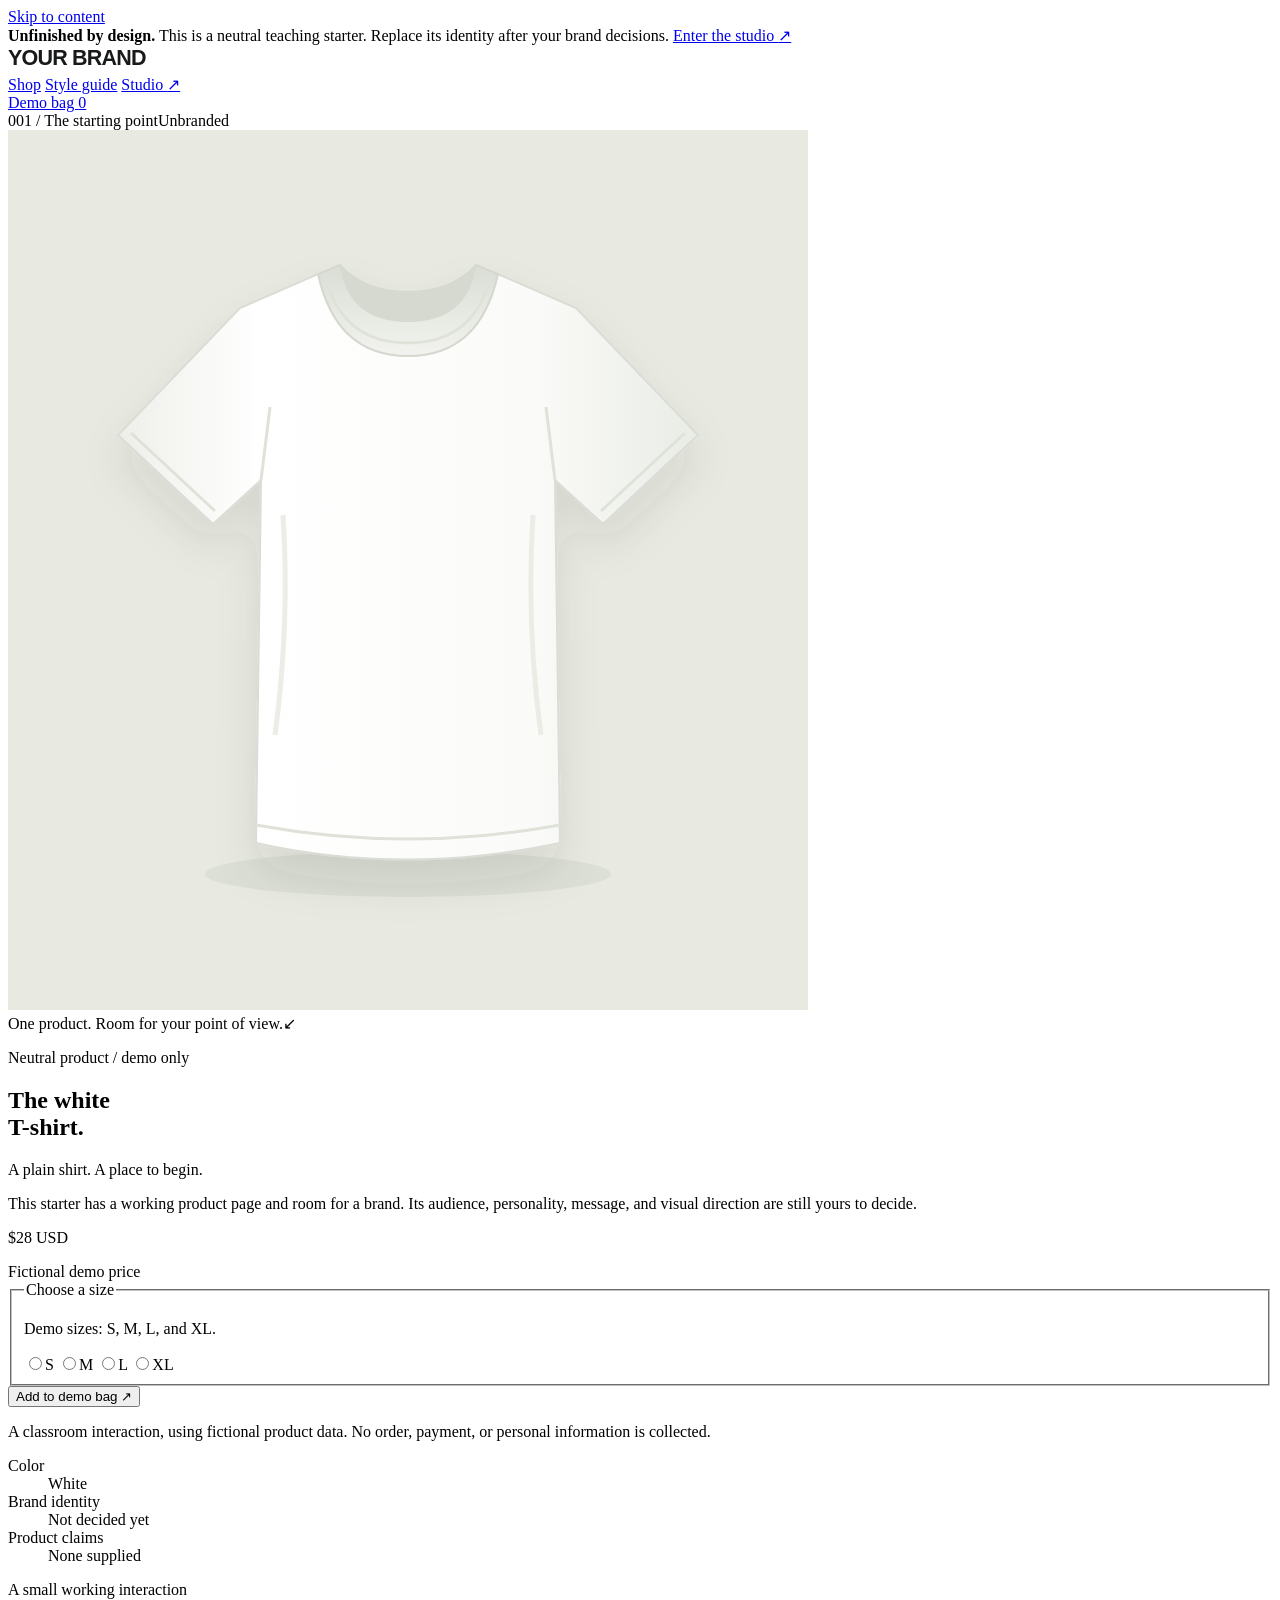
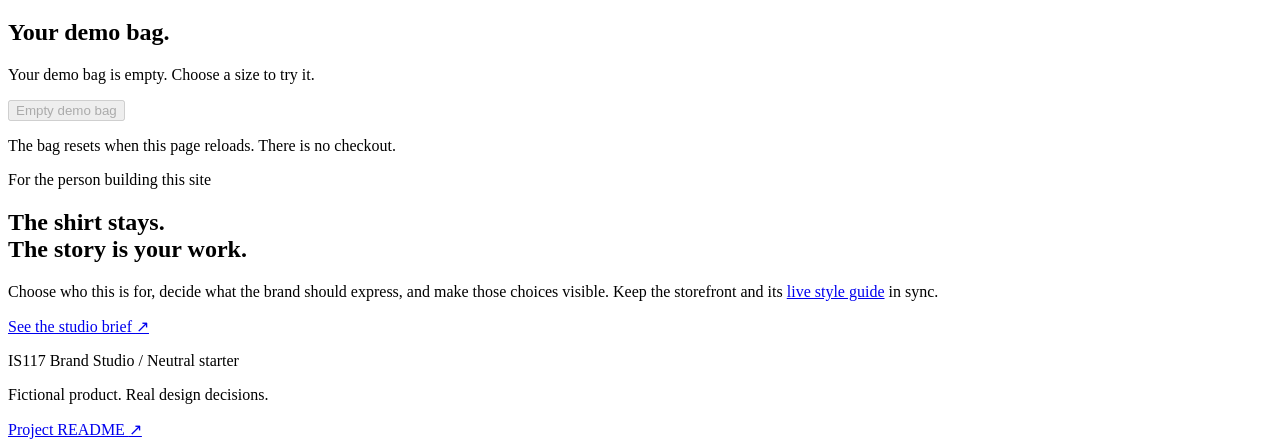
==== public/index.html @ 8072f21a "Initial commit" ====
<!doctype html>
<html lang="en">
  <head>
    <meta charset="utf-8" />
    <meta name="viewport" content="width=device-width, initial-scale=1" />
    <meta
      name="description"
      content="An unfinished, neutral T-shirt storefront for the IS117 Brand Studio. Build a brand through deliberate, visible design choices."
    />
    <title>Your Brand — neutral storefront starter</title>
    <link rel="icon" href="data:," />
    <link rel="stylesheet" href="styles.css" />
    <script src="shop.js" defer></script>
  </head>
  <body>
    <a class="skip-link" href="#main">Skip to content</a>
    <aside class="starter-notice" aria-label="Starter information">
      <span
        ><strong>Unfinished by design.</strong> This is a neutral teaching
        starter. Replace its identity after your brand decisions.</span
      >
      <a href="studio.html"
        >Enter the studio <span aria-hidden="true">↗</span></a
      >
    </aside>
    <header class="site-header wrap">
      <a
        class="brand-link"
        href="index.html"
        aria-label="Your Brand storefront home"
        ><img
          class="wordmark"
          src="assets/wordmark.svg"
          alt="Neutral starter wordmark"
          width="175"
          height="26"
      /></a>
      <nav class="main-nav" aria-label="Main navigation">
        <a class="nav-link" href="index.html" aria-current="page">Shop</a>
        <a class="nav-link" href="styleguide.html">Style guide</a>
        <a class="nav-link" href="studio.html"
          >Studio <span aria-hidden="true">↗</span></a
        >
      </nav>
      <a class="bag-link" href="#demo-bag" aria-label="View demo bag"
        >Demo bag <span id="bag-count" class="bag-count">0</span></a
      >
    </header>

    <main id="main">
      <section class="product-section wrap" aria-labelledby="product-title">
        <div class="product-visual">
          <div class="visual-label">
            <span>001 / The starting point</span><span>Unbranded</span>
          </div>
          <img
            class="shirt-image"
            src="assets/white-shirt.svg"
            alt="Plain white, unbranded short-sleeved T-shirt"
            width="800"
            height="880"
            fetchpriority="high"
          />
          <div class="image-caption">
            <span>One product. Room for your point of view.</span
            ><span aria-hidden="true">↙</span>
          </div>
        </div>
        <div class="product-information">
          <p class="eyebrow">
            <span class="status-dot" aria-hidden="true"></span> Neutral product
            / demo only
          </p>
          <h1 id="product-title">The white<br />T-shirt.</h1>
          <p class="product-intro">A plain shirt. A place to begin.</p>
          <p class="muted product-description">
            This starter has a working product page and room for a brand. Its
            audience, personality, message, and visual direction are still yours
            to decide.
          </p>
          <div class="price-row">
            <p class="price">$28 <span>USD</span></p>
            <span class="micro-label">Fictional demo price</span>
          </div>
          <form id="product-form" class="product-form" novalidate>
            <fieldset aria-describedby="size-help size-error">
              <legend>Choose a size</legend>
              <p id="size-help" class="field-help">
                Demo sizes: S, M, L, and XL.
              </p>
              <div class="size-options">
                <label class="size-option"
                  ><input type="radio" name="size" value="S" /><span
                    >S</span
                  ></label
                >
                <label class="size-option"
                  ><input type="radio" name="size" value="M" /><span
                    >M</span
                  ></label
                >
                <label class="size-option"
                  ><input type="radio" name="size" value="L" /><span
                    >L</span
                  ></label
                >
                <label class="size-option"
                  ><input type="radio" name="size" value="XL" /><span
                    >XL</span
                  ></label
                >
              </div>
              <p id="size-error" class="field-error" role="alert" hidden>
                Choose a size before adding the shirt to your demo bag.
              </p>
            </fieldset>
            <button class="button button-primary add-button" type="submit">
              Add to demo bag <span aria-hidden="true">↗</span>
            </button>
          </form>
          <p class="demo-disclaimer">
            A classroom interaction, using fictional product data. No order,
            payment, or personal information is collected.
          </p>
          <dl class="product-facts">
            <div>
              <dt>Color</dt>
              <dd>White</dd>
            </div>
            <div>
              <dt>Brand identity</dt>
              <dd>Not decided yet</dd>
            </div>
            <div>
              <dt>Product claims</dt>
              <dd>None supplied</dd>
            </div>
          </dl>
        </div>
      </section>

      <section
        id="demo-bag"
        class="bag-section wrap"
        aria-labelledby="bag-title"
      >
        <div>
          <p class="eyebrow">A small working interaction</p>
          <h2 id="bag-title">Your demo bag.</h2>
        </div>
        <div class="bag-details">
          <p
            id="bag-status"
            class="bag-message"
            role="status"
            aria-live="polite"
            aria-atomic="true"
          >
            Your demo bag is empty. Choose a size to try it.
          </p>
          <ul id="bag-items" class="bag-items"></ul>
          <button id="clear-bag" class="text-button" type="button" disabled>
            Empty demo bag
          </button>
          <p class="field-help">
            The bag resets when this page reloads. There is no checkout.
          </p>
        </div>
      </section>

      <section class="starter-next wrap" aria-labelledby="next-title">
        <p class="eyebrow">For the person building this site</p>
        <h2 id="next-title">The shirt stays.<br />The story is your work.</h2>
        <div>
          <p>
            Choose who this is for, decide what the brand should express, and
            make those choices visible. Keep the storefront and its
            <a href="styleguide.html">live style guide</a> in sync.
          </p>
          <a class="button button-secondary" href="studio.html"
            >See the studio brief <span aria-hidden="true">↗</span></a
          >
        </div>
      </section>
    </main>

    <footer class="site-footer wrap">
      <p>
        IS117 Brand Studio <span class="footer-separator"> / </span> Neutral
        starter
      </p>
      <p class="footer-tagline">Fictional product. Real design decisions.</p>
      <a href="https://github.com/kaw393939/is117-brand-studio#readme"
        >Project README <span aria-hidden="true">↗</span></a
      >
    </footer>
  </body>
</html>
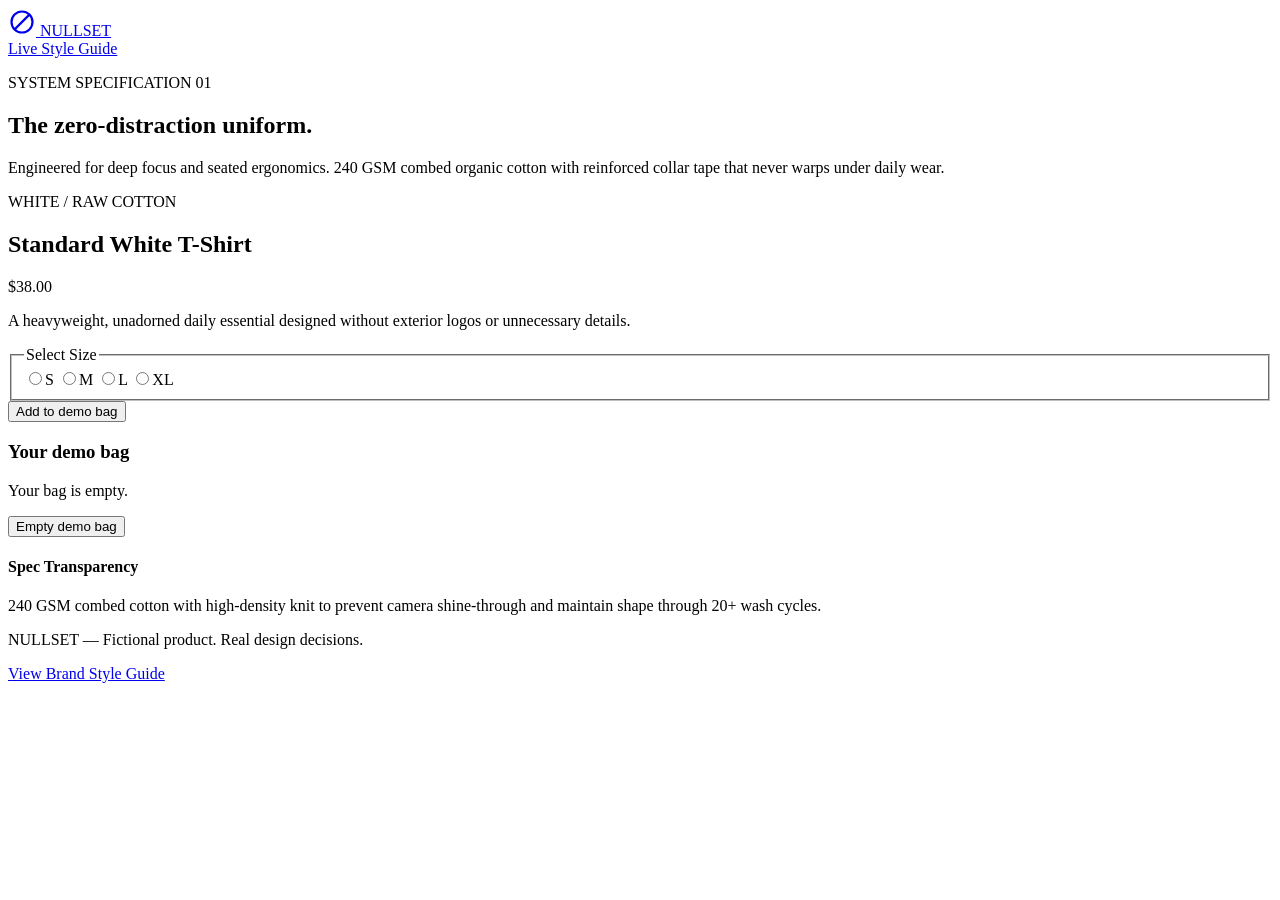
==== commit 1f22fce4: "feat(BRAND-001): complete nullset storefront, live styleguide, and docs" ====
--- a/public/index.html
+++ b/public/index.html
@@ -3,196 +3,132 @@
   <head>
     <meta charset="utf-8" />
     <meta name="viewport" content="width=device-width, initial-scale=1" />
-    <meta
-      name="description"
-      content="An unfinished, neutral T-shirt storefront for the IS117 Brand Studio. Build a brand through deliberate, visible design choices."
-    />
-    <title>Your Brand — neutral storefront starter</title>
-    <link rel="icon" href="data:," />
-    <link rel="stylesheet" href="styles.css" />
-    <script src="shop.js" defer></script>
+    <title>NULLSET — Baseline White T-Shirt</title>
+    <link rel="stylesheet" href="style.css" />
   </head>
   <body>
-    <a class="skip-link" href="#main">Skip to content</a>
-    <aside class="starter-notice" aria-label="Starter information">
-      <span
-        ><strong>Unfinished by design.</strong> This is a neutral teaching
-        starter. Replace its identity after your brand decisions.</span
-      >
-      <a href="studio.html"
-        >Enter the studio <span aria-hidden="true">↗</span></a
-      >
-    </aside>
-    <header class="site-header wrap">
-      <a
-        class="brand-link"
-        href="index.html"
-        aria-label="Your Brand storefront home"
-        ><img
-          class="wordmark"
-          src="assets/wordmark.svg"
-          alt="Neutral starter wordmark"
-          width="175"
-          height="26"
-      /></a>
-      <nav class="main-nav" aria-label="Main navigation">
-        <a class="nav-link" href="index.html" aria-current="page">Shop</a>
-        <a class="nav-link" href="styleguide.html">Style guide</a>
-        <a class="nav-link" href="studio.html"
-          >Studio <span aria-hidden="true">↗</span></a
-        >
-      </nav>
-      <a class="bag-link" href="#demo-bag" aria-label="View demo bag"
-        >Demo bag <span id="bag-count" class="bag-count">0</span></a
-      >
+    <header class="site-header">
+      <div class="header-inner container">
+        <a href="/" class="brand-logo" aria-label="NULLSET Home">
+          <svg
+            width="28"
+            height="28"
+            viewBox="0 0 32 32"
+            fill="none"
+            xmlns="http://www.w3.org/2000/svg"
+            aria-hidden="true"
+          >
+            <circle
+              cx="16"
+              cy="16"
+              r="12"
+              stroke="currentColor"
+              stroke-width="2.5"
+            />
+            <line
+              x1="7"
+              y1="25"
+              x2="25"
+              y2="7"
+              stroke="currentColor"
+              stroke-width="2.5"
+            />
+          </svg>
+          <span class="brand-name">NULLSET</span>
+        </a>
+        <nav class="nav-links">
+          <a href="styleguide.html">Live Style Guide</a>
+        </nav>
+      </div>
     </header>
 
-    <main id="main">
-      <section class="product-section wrap" aria-labelledby="product-title">
-        <div class="product-visual">
-          <div class="visual-label">
-            <span>001 / The starting point</span><span>Unbranded</span>
-          </div>
-          <img
-            class="shirt-image"
-            src="assets/white-shirt.svg"
-            alt="Plain white, unbranded short-sleeved T-shirt"
-            width="800"
-            height="880"
-            fetchpriority="high"
-          />
-          <div class="image-caption">
-            <span>One product. Room for your point of view.</span
-            ><span aria-hidden="true">↙</span>
+    <main class="container">
+      <section class="hero-section">
+        <p class="tagline">SYSTEM SPECIFICATION 01</p>
+        <h1 class="hero-title">The zero-distraction uniform.</h1>
+        <p class="hero-desc">
+          Engineered for deep focus and seated ergonomics. 240 GSM combed
+          organic cotton with reinforced collar tape that never warps under
+          daily wear.
+        </p>
+      </section>
+
+      <section class="product-grid">
+        <div class="product-media">
+          <div
+            class="tshirt-display"
+            aria-label="Plain white T-shirt product display"
+          >
+            <div class="tshirt-graphic">
+              <span class="tshirt-label">WHITE / RAW COTTON</span>
+            </div>
           </div>
         </div>
-        <div class="product-information">
-          <p class="eyebrow">
-            <span class="status-dot" aria-hidden="true"></span> Neutral product
-            / demo only
+
+        <div class="product-details">
+          <h2>Standard White T-Shirt</h2>
+          <p class="product-price">$38.00</p>
+          <p class="product-summary">
+            A heavyweight, unadorned daily essential designed without exterior
+            logos or unnecessary details.
           </p>
-          <h1 id="product-title">The white<br />T-shirt.</h1>
-          <p class="product-intro">A plain shirt. A place to begin.</p>
-          <p class="muted product-description">
-            This starter has a working product page and room for a brand. Its
-            audience, personality, message, and visual direction are still yours
-            to decide.
-          </p>
-          <div class="price-row">
-            <p class="price">$28 <span>USD</span></p>
-            <span class="micro-label">Fictional demo price</span>
-          </div>
-          <form id="product-form" class="product-form" novalidate>
-            <fieldset aria-describedby="size-help size-error">
-              <legend>Choose a size</legend>
-              <p id="size-help" class="field-help">
-                Demo sizes: S, M, L, and XL.
-              </p>
+
+          <form id="product-form" class="purchase-form">
+            <fieldset class="size-fieldset">
+              <legend>Select Size</legend>
               <div class="size-options">
-                <label class="size-option"
+                <label
                   ><input type="radio" name="size" value="S" /><span
                     >S</span
                   ></label
                 >
-                <label class="size-option"
+                <label
                   ><input type="radio" name="size" value="M" /><span
                     >M</span
                   ></label
                 >
-                <label class="size-option"
+                <label
                   ><input type="radio" name="size" value="L" /><span
                     >L</span
                   ></label
                 >
-                <label class="size-option"
+                <label
                   ><input type="radio" name="size" value="XL" /><span
                     >XL</span
                   ></label
                 >
               </div>
-              <p id="size-error" class="field-error" role="alert" hidden>
-                Choose a size before adding the shirt to your demo bag.
-              </p>
             </fieldset>
-            <button class="button button-primary add-button" type="submit">
-              Add to demo bag <span aria-hidden="true">↗</span>
+
+            <button type="submit" id="add-to-bag" class="btn btn-primary">
+              Add to demo bag
             </button>
           </form>
-          <p class="demo-disclaimer">
-            A classroom interaction, using fictional product data. No order,
-            payment, or personal information is collected.
-          </p>
-          <dl class="product-facts">
-            <div>
-              <dt>Color</dt>
-              <dd>White</dd>
-            </div>
-            <div>
-              <dt>Brand identity</dt>
-              <dd>Not decided yet</dd>
-            </div>
-            <div>
-              <dt>Product claims</dt>
-              <dd>None supplied</dd>
-            </div>
-          </dl>
-        </div>
-      </section>
 
-      <section
-        id="demo-bag"
-        class="bag-section wrap"
-        aria-labelledby="bag-title"
-      >
-        <div>
-          <p class="eyebrow">A small working interaction</p>
-          <h2 id="bag-title">Your demo bag.</h2>
-        </div>
-        <div class="bag-details">
-          <p
-            id="bag-status"
-            class="bag-message"
-            role="status"
-            aria-live="polite"
-            aria-atomic="true"
-          >
-            Your demo bag is empty. Choose a size to try it.
-          </p>
-          <ul id="bag-items" class="bag-items"></ul>
-          <button id="clear-bag" class="text-button" type="button" disabled>
-            Empty demo bag
-          </button>
-          <p class="field-help">
-            The bag resets when this page reloads. There is no checkout.
-          </p>
-        </div>
-      </section>
+          <div id="demo-bag" class="demo-bag-panel" tabindex="-1">
+            <h3>Your demo bag</h3>
+            <p id="bag-status">Your bag is empty.</p>
+            <button type="button" id="empty-bag" class="btn-text">
+              Empty demo bag
+            </button>
+          </div>
 
-      <section class="starter-next wrap" aria-labelledby="next-title">
-        <p class="eyebrow">For the person building this site</p>
-        <h2 id="next-title">The shirt stays.<br />The story is your work.</h2>
-        <div>
-          <p>
-            Choose who this is for, decide what the brand should express, and
-            make those choices visible. Keep the storefront and its
-            <a href="styleguide.html">live style guide</a> in sync.
-          </p>
-          <a class="button button-secondary" href="studio.html"
-            >See the studio brief <span aria-hidden="true">↗</span></a
-          >
+          <div class="persuasion-card">
+            <h4>Spec Transparency</h4>
+            <p>
+              240 GSM combed cotton with high-density knit to prevent camera
+              shine-through and maintain shape through 20+ wash cycles.
+            </p>
+          </div>
         </div>
       </section>
     </main>
 
-    <footer class="site-footer wrap">
-      <p>
-        IS117 Brand Studio <span class="footer-separator"> / </span> Neutral
-        starter
-      </p>
-      <p class="footer-tagline">Fictional product. Real design decisions.</p>
-      <a href="https://github.com/kaw393939/is117-brand-studio#readme"
-        >Project README <span aria-hidden="true">↗</span></a
-      >
+    <footer class="site-footer container">
+      <p>NULLSET — Fictional product. Real design decisions.</p>
+      <a href="styleguide.html">View Brand Style Guide</a>
     </footer>
+
+    <script type="module" src="app.js"></script>
   </body>
 </html>
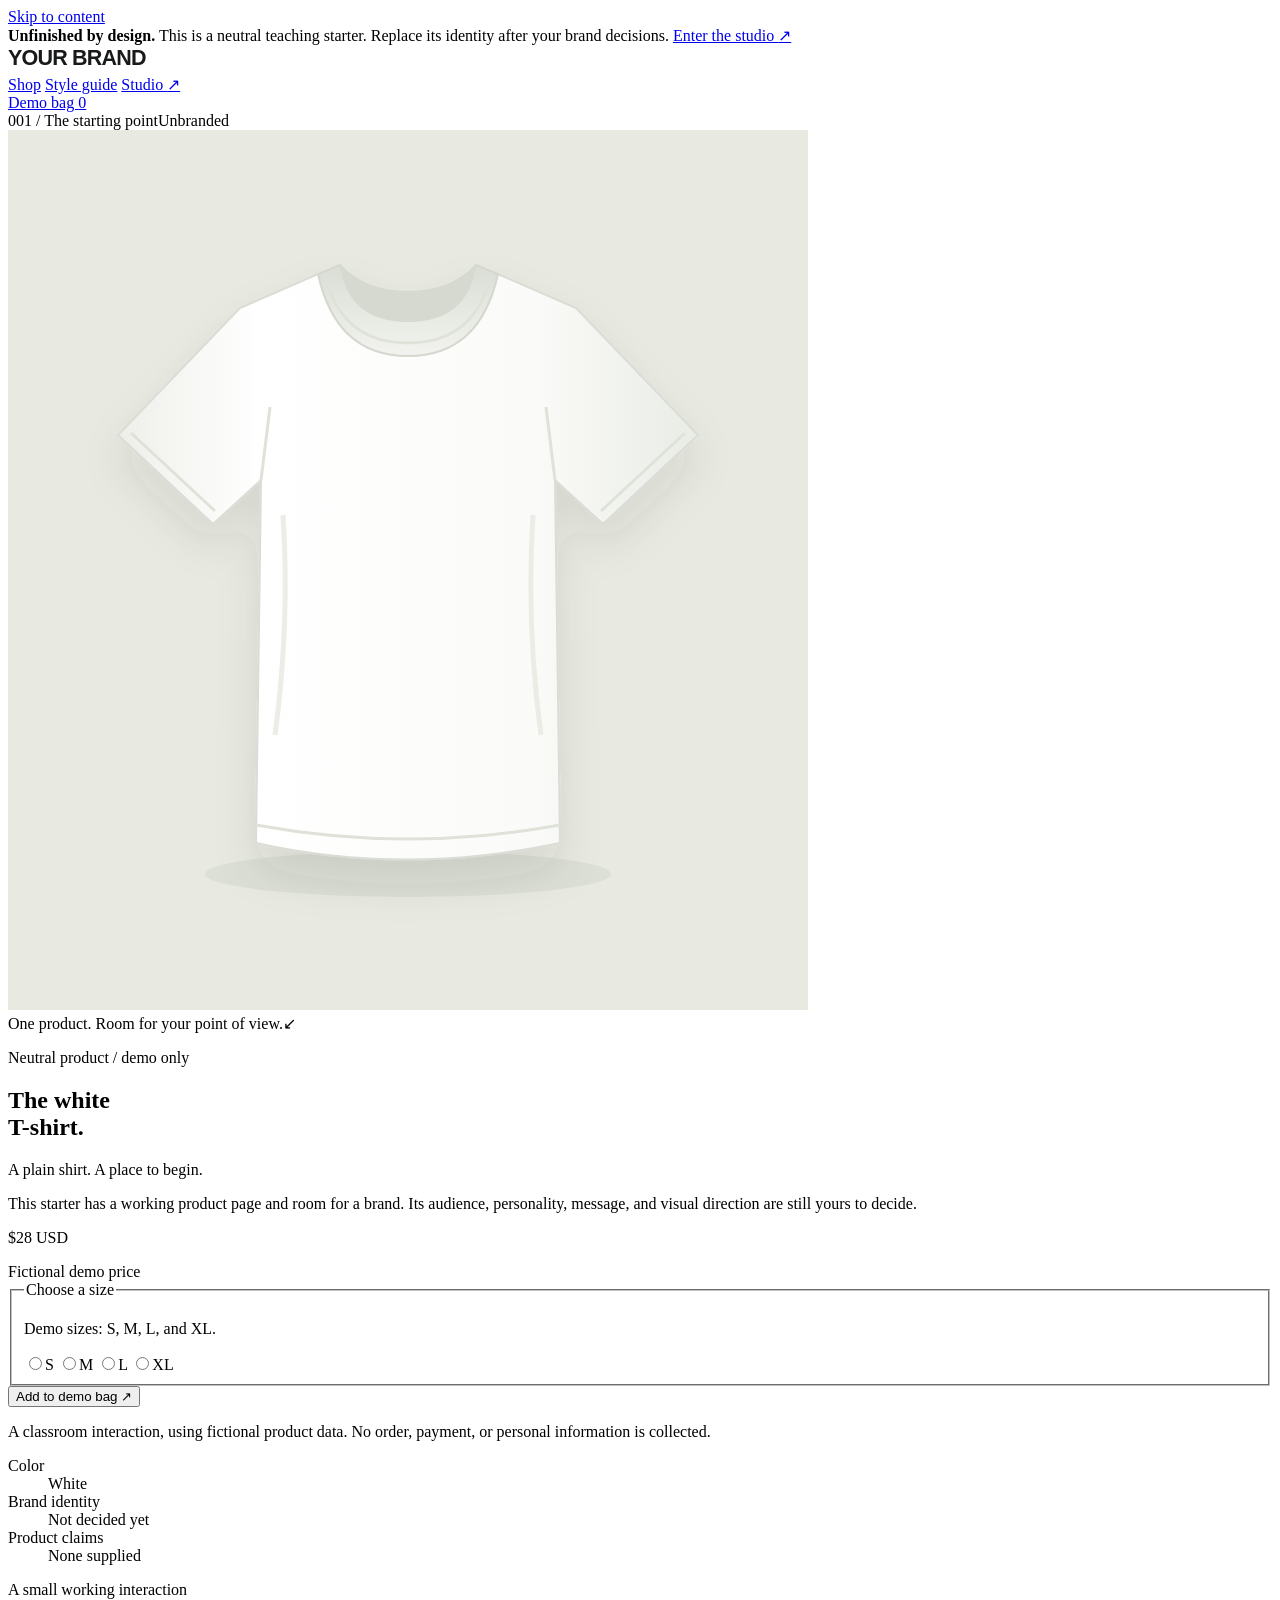
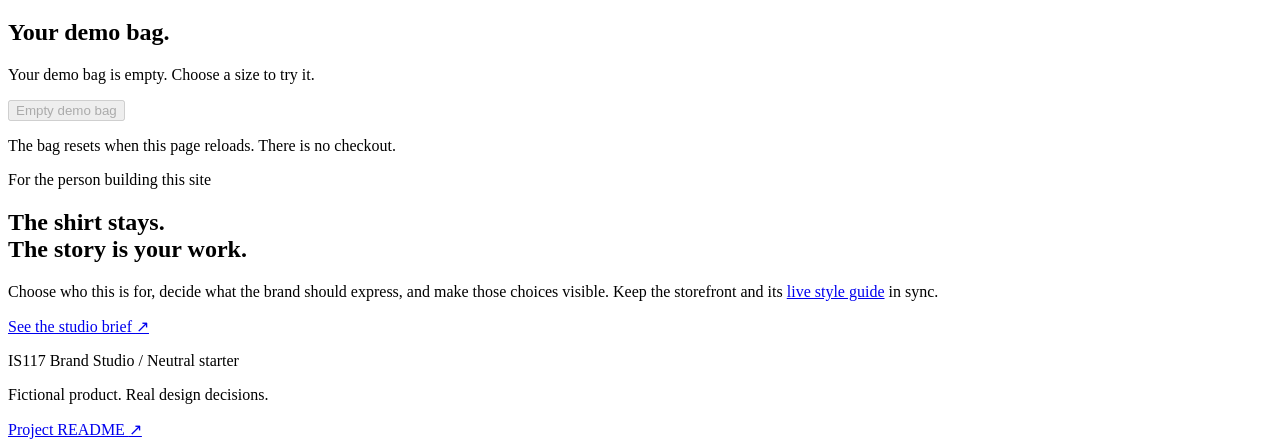
==== commit fba7bc13: "feat(BRAND-001): complete nullset decisions and working baseline" ====
--- a/public/index.html
+++ b/public/index.html
@@ -3,132 +3,196 @@
   <head>
     <meta charset="utf-8" />
     <meta name="viewport" content="width=device-width, initial-scale=1" />
-    <title>NULLSET — Baseline White T-Shirt</title>
-    <link rel="stylesheet" href="style.css" />
+    <meta
+      name="description"
+      content="An unfinished, neutral T-shirt storefront for the IS117 Brand Studio. Build a brand through deliberate, visible design choices."
+    />
+    <title>Your Brand — neutral storefront starter</title>
+    <link rel="icon" href="data:," />
+    <link rel="stylesheet" href="styles.css" />
+    <script src="shop.js" defer></script>
   </head>
   <body>
-    <header class="site-header">
-      <div class="header-inner container">
-        <a href="/" class="brand-logo" aria-label="NULLSET Home">
-          <svg
-            width="28"
-            height="28"
-            viewBox="0 0 32 32"
-            fill="none"
-            xmlns="http://www.w3.org/2000/svg"
-            aria-hidden="true"
-          >
-            <circle
-              cx="16"
-              cy="16"
-              r="12"
-              stroke="currentColor"
-              stroke-width="2.5"
-            />
-            <line
-              x1="7"
-              y1="25"
-              x2="25"
-              y2="7"
-              stroke="currentColor"
-              stroke-width="2.5"
-            />
-          </svg>
-          <span class="brand-name">NULLSET</span>
-        </a>
-        <nav class="nav-links">
-          <a href="styleguide.html">Live Style Guide</a>
-        </nav>
-      </div>
+    <a class="skip-link" href="#main">Skip to content</a>
+    <aside class="starter-notice" aria-label="Starter information">
+      <span
+        ><strong>Unfinished by design.</strong> This is a neutral teaching
+        starter. Replace its identity after your brand decisions.</span
+      >
+      <a href="studio.html"
+        >Enter the studio <span aria-hidden="true">↗</span></a
+      >
+    </aside>
+    <header class="site-header wrap">
+      <a
+        class="brand-link"
+        href="index.html"
+        aria-label="Your Brand storefront home"
+        ><img
+          class="wordmark"
+          src="assets/wordmark.svg"
+          alt="Neutral starter wordmark"
+          width="175"
+          height="26"
+      /></a>
+      <nav class="main-nav" aria-label="Main navigation">
+        <a class="nav-link" href="index.html" aria-current="page">Shop</a>
+        <a class="nav-link" href="styleguide.html">Style guide</a>
+        <a class="nav-link" href="studio.html"
+          >Studio <span aria-hidden="true">↗</span></a
+        >
+      </nav>
+      <a class="bag-link" href="#demo-bag" aria-label="View demo bag"
+        >Demo bag <span id="bag-count" class="bag-count">0</span></a
+      >
     </header>
 
-    <main class="container">
-      <section class="hero-section">
-        <p class="tagline">SYSTEM SPECIFICATION 01</p>
-        <h1 class="hero-title">The zero-distraction uniform.</h1>
-        <p class="hero-desc">
-          Engineered for deep focus and seated ergonomics. 240 GSM combed
-          organic cotton with reinforced collar tape that never warps under
-          daily wear.
-        </p>
-      </section>
-
-      <section class="product-grid">
-        <div class="product-media">
-          <div
-            class="tshirt-display"
-            aria-label="Plain white T-shirt product display"
-          >
-            <div class="tshirt-graphic">
-              <span class="tshirt-label">WHITE / RAW COTTON</span>
-            </div>
+    <main id="main">
+      <section class="product-section wrap" aria-labelledby="product-title">
+        <div class="product-visual">
+          <div class="visual-label">
+            <span>001 / The starting point</span><span>Unbranded</span>
+          </div>
+          <img
+            class="shirt-image"
+            src="assets/white-shirt.svg"
+            alt="Plain white, unbranded short-sleeved T-shirt"
+            width="800"
+            height="880"
+            fetchpriority="high"
+          />
+          <div class="image-caption">
+            <span>One product. Room for your point of view.</span
+            ><span aria-hidden="true">↙</span>
           </div>
         </div>
-
-        <div class="product-details">
-          <h2>Standard White T-Shirt</h2>
-          <p class="product-price">$38.00</p>
-          <p class="product-summary">
-            A heavyweight, unadorned daily essential designed without exterior
-            logos or unnecessary details.
+        <div class="product-information">
+          <p class="eyebrow">
+            <span class="status-dot" aria-hidden="true"></span> Neutral product
+            / demo only
           </p>
-
-          <form id="product-form" class="purchase-form">
-            <fieldset class="size-fieldset">
-              <legend>Select Size</legend>
+          <h1 id="product-title">The white<br />T-shirt.</h1>
+          <p class="product-intro">A plain shirt. A place to begin.</p>
+          <p class="muted product-description">
+            This starter has a working product page and room for a brand. Its
+            audience, personality, message, and visual direction are still yours
+            to decide.
+          </p>
+          <div class="price-row">
+            <p class="price">$28 <span>USD</span></p>
+            <span class="micro-label">Fictional demo price</span>
+          </div>
+          <form id="product-form" class="product-form" novalidate>
+            <fieldset aria-describedby="size-help size-error">
+              <legend>Choose a size</legend>
+              <p id="size-help" class="field-help">
+                Demo sizes: S, M, L, and XL.
+              </p>
               <div class="size-options">
-                <label
+                <label class="size-option"
                   ><input type="radio" name="size" value="S" /><span
                     >S</span
                   ></label
                 >
-                <label
+                <label class="size-option"
                   ><input type="radio" name="size" value="M" /><span
                     >M</span
                   ></label
                 >
-                <label
+                <label class="size-option"
                   ><input type="radio" name="size" value="L" /><span
                     >L</span
                   ></label
                 >
-                <label
+                <label class="size-option"
                   ><input type="radio" name="size" value="XL" /><span
                     >XL</span
                   ></label
                 >
               </div>
+              <p id="size-error" class="field-error" role="alert" hidden>
+                Choose a size before adding the shirt to your demo bag.
+              </p>
             </fieldset>
-
-            <button type="submit" id="add-to-bag" class="btn btn-primary">
-              Add to demo bag
+            <button class="button button-primary add-button" type="submit">
+              Add to demo bag <span aria-hidden="true">↗</span>
             </button>
           </form>
+          <p class="demo-disclaimer">
+            A classroom interaction, using fictional product data. No order,
+            payment, or personal information is collected.
+          </p>
+          <dl class="product-facts">
+            <div>
+              <dt>Color</dt>
+              <dd>White</dd>
+            </div>
+            <div>
+              <dt>Brand identity</dt>
+              <dd>Not decided yet</dd>
+            </div>
+            <div>
+              <dt>Product claims</dt>
+              <dd>None supplied</dd>
+            </div>
+          </dl>
+        </div>
+      </section>
 
-          <div id="demo-bag" class="demo-bag-panel" tabindex="-1">
-            <h3>Your demo bag</h3>
-            <p id="bag-status">Your bag is empty.</p>
-            <button type="button" id="empty-bag" class="btn-text">
-              Empty demo bag
-            </button>
-          </div>
+      <section
+        id="demo-bag"
+        class="bag-section wrap"
+        aria-labelledby="bag-title"
+      >
+        <div>
+          <p class="eyebrow">A small working interaction</p>
+          <h2 id="bag-title">Your demo bag.</h2>
+        </div>
+        <div class="bag-details">
+          <p
+            id="bag-status"
+            class="bag-message"
+            role="status"
+            aria-live="polite"
+            aria-atomic="true"
+          >
+            Your demo bag is empty. Choose a size to try it.
+          </p>
+          <ul id="bag-items" class="bag-items"></ul>
+          <button id="clear-bag" class="text-button" type="button" disabled>
+            Empty demo bag
+          </button>
+          <p class="field-help">
+            The bag resets when this page reloads. There is no checkout.
+          </p>
+        </div>
+      </section>
 
-          <div class="persuasion-card">
-            <h4>Spec Transparency</h4>
-            <p>
-              240 GSM combed cotton with high-density knit to prevent camera
-              shine-through and maintain shape through 20+ wash cycles.
-            </p>
-          </div>
+      <section class="starter-next wrap" aria-labelledby="next-title">
+        <p class="eyebrow">For the person building this site</p>
+        <h2 id="next-title">The shirt stays.<br />The story is your work.</h2>
+        <div>
+          <p>
+            Choose who this is for, decide what the brand should express, and
+            make those choices visible. Keep the storefront and its
+            <a href="styleguide.html">live style guide</a> in sync.
+          </p>
+          <a class="button button-secondary" href="studio.html"
+            >See the studio brief <span aria-hidden="true">↗</span></a
+          >
         </div>
       </section>
     </main>
 
-    <footer class="site-footer container">
-      <p>NULLSET — Fictional product. Real design decisions.</p>
-      <a href="styleguide.html">View Brand Style Guide</a>
+    <footer class="site-footer wrap">
+      <p>
+        IS117 Brand Studio <span class="footer-separator"> / </span> Neutral
+        starter
+      </p>
+      <p class="footer-tagline">Fictional product. Real design decisions.</p>
+      <a href="https://github.com/kaw393939/is117-brand-studio#readme"
+        >Project README <span aria-hidden="true">↗</span></a
+      >
     </footer>
-
-    <script type="module" src="app.js"></script>
   </body>
 </html>
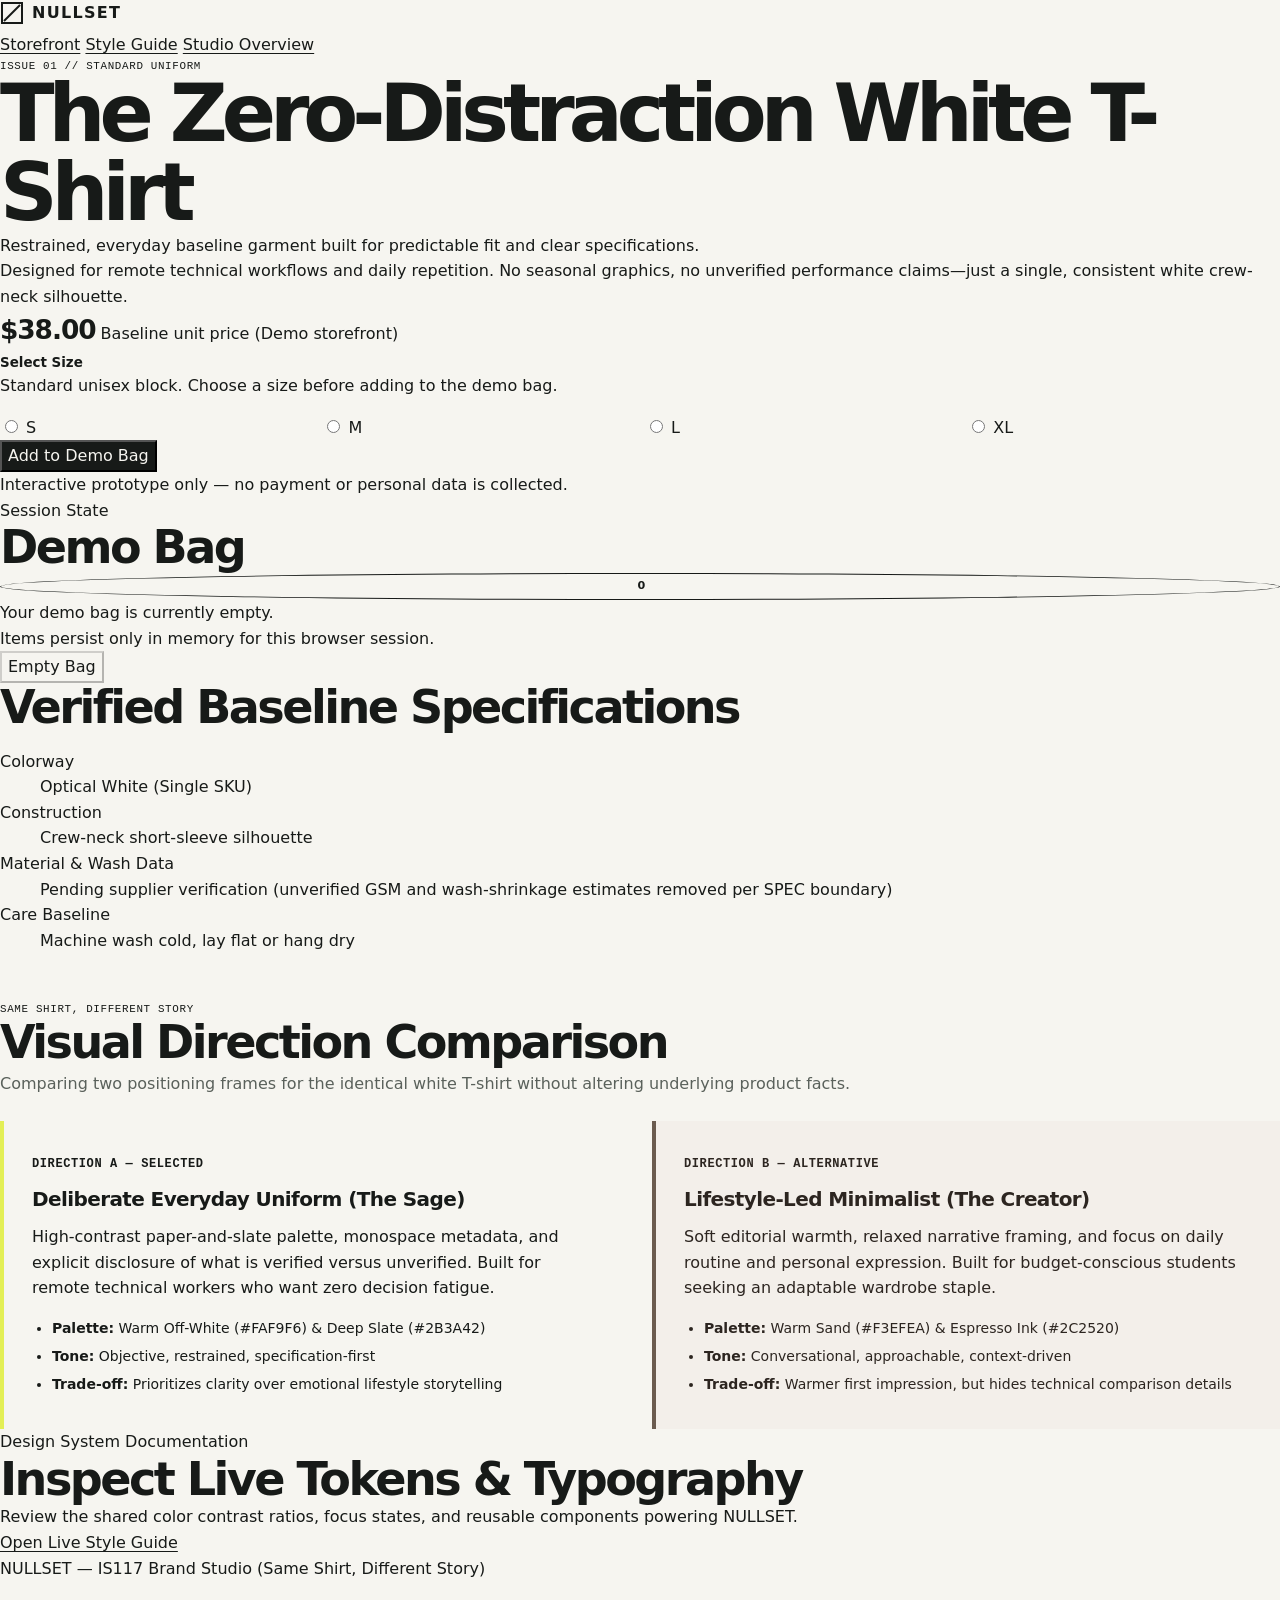
==== commit b4bb1973: "feat: bring NULLSET branding, direction previews, and verified copy to storefront" ====
--- a/public/index.html
+++ b/public/index.html
@@ -3,196 +3,253 @@
   <head>
     <meta charset="utf-8" />
     <meta name="viewport" content="width=device-width, initial-scale=1" />
-    <meta
-      name="description"
-      content="An unfinished, neutral T-shirt storefront for the IS117 Brand Studio. Build a brand through deliberate, visible design choices."
-    />
-    <title>Your Brand — neutral storefront starter</title>
-    <link rel="icon" href="data:," />
+    <title>NULLSET — Standard Issue White T-Shirt</title>
     <link rel="stylesheet" href="styles.css" />
     <script src="shop.js" defer></script>
   </head>
   <body>
-    <a class="skip-link" href="#main">Skip to content</a>
-    <aside class="starter-notice" aria-label="Starter information">
-      <span
-        ><strong>Unfinished by design.</strong> This is a neutral teaching
-        starter. Replace its identity after your brand decisions.</span
-      >
-      <a href="studio.html"
-        >Enter the studio <span aria-hidden="true">↗</span></a
-      >
-    </aside>
-    <header class="site-header wrap">
-      <a
-        class="brand-link"
-        href="index.html"
-        aria-label="Your Brand storefront home"
-        ><img
-          class="wordmark"
-          src="assets/wordmark.svg"
-          alt="Neutral starter wordmark"
-          width="175"
-          height="26"
-      /></a>
-      <nav class="main-nav" aria-label="Main navigation">
-        <a class="nav-link" href="index.html" aria-current="page">Shop</a>
-        <a class="nav-link" href="styleguide.html">Style guide</a>
-        <a class="nav-link" href="studio.html"
-          >Studio <span aria-hidden="true">↗</span></a
-        >
-      </nav>
-      <a class="bag-link" href="#demo-bag" aria-label="View demo bag"
-        >Demo bag <span id="bag-count" class="bag-count">0</span></a
-      >
+    <a class="skip-link" href="#main-content">Skip to main content</a>
+
+    <header class="studio-header">
+      <div class="studio-bar">
+        <a class="brand-logo" href="index.html" aria-label="NULLSET Home">
+          <svg
+            width="24"
+            height="24"
+            viewBox="0 0 24 24"
+            fill="none"
+            aria-hidden="true"
+          >
+            <rect
+              x="2"
+              y="2"
+              width="20"
+              height="20"
+              stroke="currentColor"
+              stroke-width="2"
+            />
+            <line
+              x1="4"
+              y1="20"
+              x2="20"
+              y2="4"
+              stroke="currentColor"
+              stroke-width="2"
+            />
+          </svg>
+          <span>NULLSET</span>
+        </a>
+        <nav class="studio-nav" aria-label="Primary">
+          <a href="index.html" aria-current="page">Storefront</a>
+          <a href="styleguide.html">Style Guide</a>
+          <a href="studio.html">Studio Overview</a>
+        </nav>
+      </div>
     </header>
 
-    <main id="main">
-      <section class="product-section wrap" aria-labelledby="product-title">
-        <div class="product-visual">
-          <div class="visual-label">
-            <span>001 / The starting point</span><span>Unbranded</span>
+    <main id="main-content" class="page-shell">
+      <article class="product-page">
+        <div class="product-info">
+          <header class="product-header">
+            <p class="eyebrow">ISSUE 01 // STANDARD UNIFORM</p>
+            <h1 class="product-title">The Zero-Distraction White T-Shirt</h1>
+            <p class="tagline">
+              Restrained, everyday baseline garment built for predictable fit
+              and clear specifications.
+            </p>
+          </header>
+
+          <p class="product-lead">
+            Designed for remote technical workflows and daily repetition. No
+            seasonal graphics, no unverified performance claims—just a single,
+            consistent white crew-neck silhouette.
+          </p>
+
+          <div class="price-line">
+            <span class="price">$38.00</span>
+            <span class="price-note"
+              >Baseline unit price (Demo storefront)</span
+            >
           </div>
-          <img
-            class="shirt-image"
-            src="assets/white-shirt.svg"
-            alt="Plain white, unbranded short-sleeved T-shirt"
-            width="800"
-            height="880"
-            fetchpriority="high"
-          />
-          <div class="image-caption">
-            <span>One product. Room for your point of view.</span
-            ><span aria-hidden="true">↙</span>
-          </div>
-        </div>
-        <div class="product-information">
-          <p class="eyebrow">
-            <span class="status-dot" aria-hidden="true"></span> Neutral product
-            / demo only
-          </p>
-          <h1 id="product-title">The white<br />T-shirt.</h1>
-          <p class="product-intro">A plain shirt. A place to begin.</p>
-          <p class="muted product-description">
-            This starter has a working product page and room for a brand. Its
-            audience, personality, message, and visual direction are still yours
-            to decide.
-          </p>
-          <div class="price-row">
-            <p class="price">$28 <span>USD</span></p>
-            <span class="micro-label">Fictional demo price</span>
-          </div>
-          <form id="product-form" class="product-form" novalidate>
-            <fieldset aria-describedby="size-help size-error">
-              <legend>Choose a size</legend>
-              <p id="size-help" class="field-help">
-                Demo sizes: S, M, L, and XL.
+
+          <form id="product-form" novalidate>
+            <fieldset
+              class="size-group"
+              aria-describedby="size-hint size-error"
+            >
+              <legend class="size-legend">Select Size</legend>
+              <p id="size-hint" class="size-hint">
+                Standard unisex block. Choose a size before adding to the demo
+                bag.
               </p>
-              <div class="size-options">
-                <label class="size-option"
-                  ><input type="radio" name="size" value="S" /><span
-                    >S</span
-                  ></label
-                >
-                <label class="size-option"
-                  ><input type="radio" name="size" value="M" /><span
-                    >M</span
-                  ></label
-                >
-                <label class="size-option"
-                  ><input type="radio" name="size" value="L" /><span
-                    >L</span
-                  ></label
-                >
-                <label class="size-option"
-                  ><input type="radio" name="size" value="XL" /><span
-                    >XL</span
-                  ></label
-                >
+              <div class="size-options" role="radiogroup" aria-label="Sizes">
+                <label class="size-pill">
+                  <input type="radio" name="size" value="S" />
+                  <span class="size-text">S</span>
+                </label>
+                <label class="size-pill">
+                  <input type="radio" name="size" value="M" />
+                  <span class="size-text">M</span>
+                </label>
+                <label class="size-pill">
+                  <input type="radio" name="size" value="L" />
+                  <span class="size-text">L</span>
+                </label>
+                <label class="size-pill">
+                  <input type="radio" name="size" value="XL" />
+                  <span class="size-text">XL</span>
+                </label>
               </div>
-              <p id="size-error" class="field-error" role="alert" hidden>
+              <p
+                id="size-error"
+                class="form-error"
+                role="alert"
+                aria-live="polite"
+                hidden
+              >
                 Choose a size before adding the shirt to your demo bag.
               </p>
             </fieldset>
-            <button class="button button-primary add-button" type="submit">
-              Add to demo bag <span aria-hidden="true">↗</span>
-            </button>
+
+            <div class="form-actions">
+              <button type="submit" class="button-primary">
+                Add to Demo Bag
+              </button>
+            </div>
+            <p class="demo-caption">
+              Interactive prototype only — no payment or personal data is
+              collected.
+            </p>
           </form>
-          <p class="demo-disclaimer">
-            A classroom interaction, using fictional product data. No order,
-            payment, or personal information is collected.
-          </p>
-          <dl class="product-facts">
-            <div>
-              <dt>Color</dt>
-              <dd>White</dd>
-            </div>
-            <div>
-              <dt>Brand identity</dt>
-              <dd>Not decided yet</dd>
-            </div>
-            <div>
-              <dt>Product claims</dt>
-              <dd>None supplied</dd>
-            </div>
+        </div>
+
+        <aside class="demo-bag" aria-label="Demo Shopping Bag">
+          <p class="demo-flag">Session State</p>
+          <h2 class="bag-title">
+            Demo Bag <span id="bag-count" class="bag-count">0</span>
+          </h2>
+          <p id="bag-status" class="bag-status" aria-live="polite">
+            Your demo bag is currently empty.
+          </p>
+          <ul id="bag-items" class="bag-items"></ul>
+          <p class="bag-note">
+            Items persist only in memory for this browser session.
+          </p>
+          <button
+            type="button"
+            id="clear-bag"
+            class="button-secondary"
+            disabled
+          >
+            Empty Bag
+          </button>
+        </aside>
+
+        <section class="product-details" aria-labelledby="specs-heading">
+          <h2 id="specs-heading" class="section-title">
+            Verified Baseline Specifications
+          </h2>
+          <dl class="meta-list">
+            <dt>Colorway</dt>
+            <dd>Optical White (Single SKU)</dd>
+            <dt>Construction</dt>
+            <dd>Crew-neck short-sleeve silhouette</dd>
+            <dt>Material &amp; Wash Data</dt>
+            <dd>
+              Pending supplier verification (unverified GSM and wash-shrinkage
+              estimates removed per SPEC boundary)
+            </dd>
+            <dt>Care Baseline</dt>
+            <dd>Machine wash cold, lay flat or hang dry</dd>
           </dl>
+        </section>
+      </article>
+
+      <section class="directions-section" aria-labelledby="directions-heading">
+        <div class="directions-header">
+          <p class="eyebrow">SAME SHIRT, DIFFERENT STORY</p>
+          <h2 id="directions-heading" class="section-title">
+            Visual Direction Comparison
+          </h2>
+          <p class="directions-intro">
+            Comparing two positioning frames for the identical white T-shirt
+            without altering underlying product facts.
+          </p>
+        </div>
+
+        <div class="directions-grid">
+          <article class="direction-card direction-active">
+            <span class="direction-badge">Direction A — Selected</span>
+            <h3>Deliberate Everyday Uniform (The Sage)</h3>
+            <p>
+              High-contrast paper-and-slate palette, monospace metadata, and
+              explicit disclosure of what is verified versus unverified. Built
+              for remote technical workers who want zero decision fatigue.
+            </p>
+            <ul class="direction-traits">
+              <li>
+                <strong>Palette:</strong> Warm Off-White (#FAF9F6) &amp; Deep
+                Slate (#2B3A42)
+              </li>
+              <li>
+                <strong>Tone:</strong> Objective, restrained,
+                specification-first
+              </li>
+              <li>
+                <strong>Trade-off:</strong> Prioritizes clarity over emotional
+                lifestyle storytelling
+              </li>
+            </ul>
+          </article>
+
+          <article class="direction-card direction-alt">
+            <span class="direction-badge">Direction B — Alternative</span>
+            <h3>Lifestyle-Led Minimalist (The Creator)</h3>
+            <p>
+              Soft editorial warmth, relaxed narrative framing, and focus on
+              daily routine and personal expression. Built for budget-conscious
+              students seeking an adaptable wardrobe staple.
+            </p>
+            <ul class="direction-traits">
+              <li>
+                <strong>Palette:</strong> Warm Sand (#F3EFEA) &amp; Espresso Ink
+                (#2C2520)
+              </li>
+              <li>
+                <strong>Tone:</strong> Conversational, approachable,
+                context-driven
+              </li>
+              <li>
+                <strong>Trade-off:</strong> Warmer first impression, but hides
+                technical comparison details
+              </li>
+            </ul>
+          </article>
         </div>
       </section>
 
-      <section
-        id="demo-bag"
-        class="bag-section wrap"
-        aria-labelledby="bag-title"
-      >
-        <div>
-          <p class="eyebrow">A small working interaction</p>
-          <h2 id="bag-title">Your demo bag.</h2>
-        </div>
-        <div class="bag-details">
-          <p
-            id="bag-status"
-            class="bag-message"
-            role="status"
-            aria-live="polite"
-            aria-atomic="true"
-          >
-            Your demo bag is empty. Choose a size to try it.
-          </p>
-          <ul id="bag-items" class="bag-items"></ul>
-          <button id="clear-bag" class="text-button" type="button" disabled>
-            Empty demo bag
-          </button>
-          <p class="field-help">
-            The bag resets when this page reloads. There is no checkout.
-          </p>
-        </div>
-      </section>
-
-      <section class="starter-next wrap" aria-labelledby="next-title">
-        <p class="eyebrow">For the person building this site</p>
-        <h2 id="next-title">The shirt stays.<br />The story is your work.</h2>
-        <div>
-          <p>
-            Choose who this is for, decide what the brand should express, and
-            make those choices visible. Keep the storefront and its
-            <a href="styleguide.html">live style guide</a> in sync.
-          </p>
-          <a class="button button-secondary" href="studio.html"
-            >See the studio brief <span aria-hidden="true">↗</span></a
-          >
-        </div>
+      <section class="studio-callout" aria-labelledby="guide-callout-heading">
+        <p class="studio-kicker">Design System Documentation</p>
+        <h2 id="guide-callout-heading" class="studio-title">
+          Inspect Live Tokens &amp; Typography
+        </h2>
+        <p class="studio-copy">
+          Review the shared color contrast ratios, focus states, and reusable
+          components powering NULLSET.
+        </p>
+        <a class="button-accent" href="styleguide.html"
+          >Open Live Style Guide</a
+        >
       </section>
     </main>
 
-    <footer class="site-footer wrap">
-      <p>
-        IS117 Brand Studio <span class="footer-separator"> / </span> Neutral
-        starter
-      </p>
-      <p class="footer-tagline">Fictional product. Real design decisions.</p>
-      <a href="https://github.com/kaw393939/is117-brand-studio#readme"
-        >Project README <span aria-hidden="true">↗</span></a
-      >
+    <footer class="studio-footer">
+      <div class="footer-inner">
+        <p>NULLSET — IS117 Brand Studio (Same Shirt, Different Story)</p>
+        <p>
+          All product claims restricted to verified baseline facts per SPEC.md.
+        </p>
+      </div>
     </footer>
   </body>
 </html>
--- a/public/styles.css
+++ b/public/styles.css
@@ -0,0 +1,1391 @@
+/* Shared brand tokens. Change these after you agree on your brand direction.
+   Both the storefront and the live style guide use this file. */
+:root {
+  --color-paper: #f6f5f0;
+  --color-ink: #171a18;
+  --color-muted: #5a615b;
+  --color-line: #d1d5cc;
+  --color-accent: #e3ef56;
+  --color-soft: #e8eae1;
+  --color-white: #fff;
+  --color-danger: #992e28;
+  --font-body:
+    system-ui, -apple-system, blinkmacsystemfont, "Segoe UI", sans-serif;
+  --font-display:
+    system-ui, -apple-system, blinkmacsystemfont, "Segoe UI", sans-serif;
+  --font-mono: ui-monospace, sfmono-regular, consolas, monospace;
+  --space-1: 0.5rem;
+  --space-2: 1rem;
+  --space-3: 1.5rem;
+  --space-4: 2rem;
+  --space-5: 3rem;
+  --space-6: 4rem;
+  --page-width: 1440px;
+}
+
+* {
+  box-sizing: border-box;
+}
+
+html {
+  scroll-behavior: smooth;
+  scroll-padding-top: 1.5rem;
+}
+
+body {
+  margin: 0;
+  background: var(--color-paper);
+  color: var(--color-ink);
+  font-family: var(--font-body);
+  line-height: 1.6;
+  -webkit-font-smoothing: antialiased;
+}
+
+img,
+svg {
+  display: block;
+  max-width: 100%;
+}
+
+button,
+a,
+input {
+  -webkit-tap-highlight-color: transparent;
+}
+
+a {
+  color: inherit;
+  text-underline-offset: 0.2em;
+  text-decoration-thickness: 1px;
+}
+
+a:hover {
+  text-decoration-thickness: 2px;
+}
+
+button,
+input {
+  font: inherit;
+}
+
+button {
+  cursor: pointer;
+}
+
+button:disabled {
+  cursor: default;
+}
+
+:focus-visible {
+  outline: 3px solid var(--color-ink);
+  outline-offset: 5px;
+}
+
+[hidden] {
+  display: none !important;
+}
+
+::selection {
+  background: var(--color-accent);
+  color: var(--color-ink);
+}
+
+h1,
+h2,
+h3,
+p {
+  margin: 0;
+}
+
+h1,
+h2,
+h3 {
+  font-family: var(--font-display);
+  font-weight: 550;
+}
+
+h1 {
+  font-size: clamp(3.4rem, 6.25vw, 6.6rem);
+  line-height: 0.99;
+  letter-spacing: -0.075em;
+}
+
+h2 {
+  font-size: clamp(2rem, 3.6vw, 3.75rem);
+  line-height: 1.08;
+  letter-spacing: -0.055em;
+}
+
+h3 {
+  font-size: 1.3rem;
+  line-height: 1.3;
+  letter-spacing: -0.03em;
+}
+
+p + p {
+  margin-top: var(--space-2);
+}
+
+.wrap {
+  width: min(calc(100% - 6rem), var(--page-width));
+  margin-inline: auto;
+}
+
+.muted {
+  color: var(--color-muted);
+}
+
+.eyebrow,
+.micro-label,
+.visual-label,
+.image-caption,
+.section-number,
+.type-label,
+.token-name {
+  font-family: var(--font-mono);
+  font-size: 0.68rem;
+  font-weight: 500;
+  line-height: 1.5;
+  letter-spacing: 0.06em;
+  text-transform: uppercase;
+}
+
+.eyebrow {
+  display: flex;
+  align-items: center;
+  gap: 0.55rem;
+}
+
+.status-dot {
+  width: 7px;
+  height: 7px;
+  display: inline-block;
+  background: var(--color-ink);
+  border-radius: 50%;
+}
+
+.skip-link {
+  position: fixed;
+  top: 8px;
+  left: 8px;
+  z-index: 10;
+  transform: translateY(-180%);
+  padding: 0.75rem 1rem;
+  background: var(--color-ink);
+  color: var(--color-white);
+}
+
+.skip-link:focus {
+  transform: translateY(0);
+}
+
+.starter-notice {
+  display: flex;
+  justify-content: space-between;
+  align-items: center;
+  gap: 1.5rem;
+  padding: 0.8rem 3rem;
+  background: var(--color-accent);
+  font-size: 0.73rem;
+  line-height: 1.5;
+}
+
+.starter-notice a {
+  flex-shrink: 0;
+  font-weight: 650;
+}
+
+.site-header {
+  min-height: 106px;
+  display: flex;
+  align-items: center;
+  gap: 3rem;
+  border-bottom: 1px solid var(--color-line);
+}
+
+.brand-link {
+  display: inline-block;
+  flex-shrink: 0;
+}
+
+.wordmark {
+  width: 150px;
+  height: auto;
+}
+
+.main-nav {
+  display: flex;
+  justify-content: center;
+  align-items: center;
+  gap: 2rem;
+  margin-inline: auto;
+}
+
+.nav-link,
+.bag-link {
+  text-decoration: none;
+  font-size: 0.8rem;
+}
+
+.nav-link {
+  padding-block: 0.5rem;
+  border-bottom: 1px solid transparent;
+}
+
+.nav-link:hover,
+.nav-link[aria-current="page"] {
+  border-color: currentcolor;
+}
+
+.bag-link {
+  display: flex;
+  align-items: center;
+  gap: 0.65rem;
+  white-space: nowrap;
+}
+
+.bag-count {
+  display: grid;
+  place-items: center;
+  min-width: 1.7rem;
+  height: 1.7rem;
+  border: 1px solid var(--color-ink);
+  border-radius: 50%;
+  font-size: 0.7rem;
+}
+
+.product-section {
+  display: grid;
+  grid-template-columns: 1.13fr 1fr;
+  gap: clamp(3rem, 7vw, 8rem);
+  padding-block: var(--space-5) 5rem;
+  align-items: start;
+}
+
+.product-visual {
+  position: relative;
+  background: var(--color-soft);
+}
+
+.visual-label {
+  position: absolute;
+  z-index: 1;
+  inset: 1.3rem 1.4rem auto;
+  display: flex;
+  justify-content: space-between;
+  gap: 1rem;
+  font-size: 0.6rem;
+}
+
+.shirt-image {
+  width: 100%;
+  height: auto;
+  aspect-ratio: 800 / 880;
+  object-fit: contain;
+}
+
+.image-caption {
+  display: flex;
+  align-items: center;
+  justify-content: space-between;
+  gap: 1rem;
+  padding: 1.2rem 1.4rem;
+  border-top: 1px solid var(--color-line);
+  font-size: 0.59rem;
+}
+
+.image-caption > :last-child {
+  font-family: var(--font-body);
+  font-size: 1.5rem;
+  line-height: 1;
+}
+
+.product-information {
+  max-width: 530px;
+  padding-block: 1rem;
+}
+
+.product-information h1 {
+  margin-top: 1.6rem;
+}
+
+.product-intro {
+  font-size: 1.2rem;
+  line-height: 1.5;
+  margin-top: 1.8rem;
+  letter-spacing: -0.025em;
+}
+
+.product-description {
+  margin-top: 0.6rem;
+  font-size: 0.88rem;
+  max-width: 430px;
+}
+
+.price-row {
+  display: flex;
+  align-items: center;
+  justify-content: space-between;
+  gap: 1rem;
+  margin-block: 2rem 1.5rem;
+  padding-bottom: 1.2rem;
+  border-bottom: 1px solid var(--color-line);
+}
+
+.price {
+  font-size: 1.65rem;
+  letter-spacing: -0.04em;
+  font-weight: 600;
+}
+
+.price span {
+  font-family: var(--font-mono);
+  font-size: 0.65rem;
+  font-weight: 400;
+  letter-spacing: 0;
+  margin-left: 0.25rem;
+}
+
+.price-row .micro-label {
+  color: var(--color-muted);
+  font-size: 0.6rem;
+}
+
+fieldset {
+  padding: 0;
+  margin: 0;
+  border: 0;
+  min-width: 0;
+}
+
+legend {
+  padding: 0;
+  font-size: 0.84rem;
+  font-weight: 650;
+}
+
+.field-help {
+  margin-top: 0.3rem;
+  color: var(--color-muted);
+  font-size: 0.74rem;
+}
+
+.size-options {
+  display: grid;
+  grid-template-columns: repeat(4, 1fr);
+  gap: 0.6rem;
+  margin-top: 1rem;
+}
+
+.size-option {
+  position: relative;
+  cursor: pointer;
+}
+
+.size-option input {
+  position: absolute;
+  opacity: 0;
+  width: 100%;
+  height: 100%;
+  margin: 0;
+  cursor: pointer;
+}
+
+.size-option span {
+  display: grid;
+  place-items: center;
+  min-height: 3.2rem;
+  border: 1px solid var(--color-line);
+  background: var(--color-paper);
+  font-size: 0.83rem;
+  transition:
+    background 150ms ease,
+    border-color 150ms ease;
+}
+
+.size-option input:checked + span {
+  background: var(--color-ink);
+  border-color: var(--color-ink);
+  color: var(--color-paper);
+}
+
+.size-option input:hover + span {
+  border-color: var(--color-ink);
+}
+
+.size-option input:focus-visible + span {
+  outline: 3px solid var(--color-ink);
+  outline-offset: 4px;
+}
+
+.size-option input:focus-visible {
+  outline: none;
+}
+
+.field-error {
+  color: var(--color-danger);
+  font-size: 0.8rem;
+  margin-top: 0.9rem;
+  font-weight: 550;
+}
+
+.button {
+  display: inline-flex;
+  align-items: center;
+  justify-content: space-between;
+  gap: 2rem;
+  min-height: 3.4rem;
+  border: 1px solid var(--color-ink);
+  padding: 0.9rem 1.25rem;
+  font-size: 0.82rem;
+  font-weight: 550;
+  line-height: 1.4;
+  text-decoration: none;
+  transition:
+    background 150ms ease,
+    color 150ms ease;
+}
+
+.button > span[aria-hidden] {
+  font-size: 1.25rem;
+  line-height: 1;
+}
+
+.button-primary {
+  background: var(--color-ink);
+  color: var(--color-paper);
+}
+
+.button-primary:hover {
+  background: var(--color-accent);
+  color: var(--color-ink);
+}
+
+.button-secondary {
+  background: transparent;
+  color: var(--color-ink);
+}
+
+.button-secondary:hover {
+  background: var(--color-soft);
+}
+
+.add-button {
+  width: 100%;
+  margin-top: 1.4rem;
+}
+
+.demo-disclaimer {
+  font-size: 0.68rem;
+  line-height: 1.65;
+  color: var(--color-muted);
+  margin-top: 0.9rem;
+  max-width: 420px;
+}
+
+.product-facts {
+  margin-bottom: 0;
+  margin-top: 1.8rem;
+}
+
+.product-facts div {
+  display: flex;
+  justify-content: space-between;
+  gap: 1rem;
+  padding-block: 0.62rem;
+  border-top: 1px solid var(--color-line);
+  font-size: 0.71rem;
+}
+
+.product-facts dt {
+  color: var(--color-muted);
+}
+
+.product-facts dd {
+  margin: 0;
+  font-weight: 500;
+  text-align: right;
+}
+
+.bag-section {
+  display: grid;
+  grid-template-columns: 1fr 1fr;
+  gap: 3rem;
+  border-top: 1px solid var(--color-line);
+  padding-block: 3rem;
+}
+
+.bag-section h2 {
+  margin-top: 0.6rem;
+  font-size: clamp(2rem, 3vw, 3rem);
+}
+
+.bag-details {
+  padding-top: 0.2rem;
+  font-size: 0.85rem;
+}
+
+.bag-message {
+  max-width: 500px;
+}
+
+.bag-items {
+  list-style: none;
+  margin: 1rem 0;
+  padding: 0;
+}
+
+.bag-items:empty {
+  margin: 0;
+}
+
+.bag-items li {
+  padding-block: 0.55rem;
+  border-bottom: 1px solid var(--color-line);
+  font-size: 0.78rem;
+}
+
+.text-button {
+  padding: 0.5rem 0;
+  border: 0;
+  background: transparent;
+  color: var(--color-ink);
+  font-size: 0.8rem;
+  text-decoration: underline;
+  text-underline-offset: 0.25rem;
+}
+
+.text-button:disabled {
+  opacity: 0.5;
+}
+
+.bag-details .field-help {
+  margin-top: 0.4rem;
+  font-size: 0.69rem;
+}
+
+.starter-next {
+  display: grid;
+  grid-template-columns: 1fr 1fr;
+  gap: 1.5rem 3rem;
+  background: var(--color-accent);
+  padding: 2.7rem 3rem 3rem;
+  margin-block: 1rem 4rem;
+}
+
+.starter-next > .eyebrow {
+  grid-column: 1 / -1;
+}
+
+.starter-next > div {
+  max-width: 470px;
+  font-size: 0.86rem;
+}
+
+.starter-next .button {
+  margin-top: 1.6rem;
+}
+
+.site-footer {
+  display: flex;
+  align-items: center;
+  justify-content: space-between;
+  gap: 2rem;
+  border-top: 1px solid var(--color-line);
+  padding-block: 1.6rem;
+  font-size: 0.67rem;
+  color: var(--color-muted);
+}
+
+.footer-tagline {
+  margin: 0;
+}
+
+.footer-separator {
+  margin-inline: 0.6rem;
+  color: var(--color-ink);
+}
+
+.site-footer a {
+  color: var(--color-ink);
+}
+
+/* Shared editorial pages */
+.page-hero {
+  padding-block: 4.5rem 3.8rem;
+  display: grid;
+  grid-template-columns: 1.25fr 0.75fr;
+  align-items: end;
+  gap: 1.3rem 4rem;
+}
+
+.page-hero > .eyebrow {
+  grid-column: 1 / -1;
+}
+
+.page-hero h1 {
+  font-size: clamp(3.5rem, 6.8vw, 7.3rem);
+}
+
+.page-hero .hero-summary {
+  max-width: 400px;
+  font-size: 0.95rem;
+  color: var(--color-muted);
+  padding-bottom: 0.25rem;
+}
+
+.hero-summary strong {
+  font-weight: 550;
+  color: var(--color-ink);
+}
+
+.page-subnav {
+  display: flex;
+  flex-wrap: wrap;
+  gap: 0.6rem 1.8rem;
+  padding-block: 1rem;
+  border-top: 1px solid var(--color-line);
+  border-bottom: 1px solid var(--color-line);
+  font-size: 0.76rem;
+}
+
+.section-link {
+  text-decoration: none;
+}
+
+.section-link:hover {
+  text-decoration: underline;
+}
+
+.guide-section {
+  padding-block: 3rem;
+  border-bottom: 1px solid var(--color-line);
+  display: grid;
+  grid-template-columns: 0.32fr 1fr;
+  column-gap: 3rem;
+}
+
+.section-heading .section-number {
+  color: var(--color-muted);
+  display: block;
+  margin-bottom: 0.8rem;
+}
+
+.section-heading h2 {
+  font-size: clamp(1.7rem, 2.5vw, 2.65rem);
+}
+
+.section-heading p {
+  font-size: 0.78rem;
+  color: var(--color-muted);
+  margin-top: 1rem;
+  max-width: 210px;
+}
+
+.guide-content {
+  min-width: 0;
+}
+
+.draft-label {
+  display: inline-block;
+  padding: 0.3rem 0.55rem;
+  background: var(--color-accent);
+  color: var(--color-ink);
+  font-family: var(--font-mono);
+  font-size: 0.6rem;
+  line-height: 1.4;
+  letter-spacing: 0.03em;
+  text-transform: uppercase;
+}
+
+.decision-grid {
+  display: grid;
+  grid-template-columns: repeat(3, 1fr);
+  gap: 1.5rem;
+  margin-top: 1.6rem;
+}
+
+.decision-grid > div {
+  border-top: 1px solid var(--color-line);
+  padding-top: 0.8rem;
+}
+
+.decision-grid h3 {
+  font-size: 0.85rem;
+  font-weight: 650;
+  letter-spacing: 0;
+}
+
+.decision-grid p {
+  font-size: 0.8rem;
+  color: var(--color-muted);
+  margin-top: 0.5rem;
+}
+
+.decision-grid .undecided {
+  font-size: 1.5rem;
+  font-weight: 450;
+  color: var(--color-ink);
+  letter-spacing: -0.04em;
+}
+
+.logo-board {
+  min-height: 230px;
+  display: grid;
+  place-items: center;
+  padding: 3rem;
+  background: var(--color-white);
+  border: 1px solid var(--color-line);
+}
+
+.logo-board img {
+  width: min(100%, 380px);
+}
+
+.logo-variants {
+  display: grid;
+  grid-template-columns: 1fr 1fr;
+  border: 1px solid var(--color-line);
+  border-top: 0;
+}
+
+.logo-variant {
+  min-height: 140px;
+  padding: 1.5rem;
+  display: flex;
+  flex-direction: column;
+  justify-content: space-between;
+  gap: 1.5rem;
+}
+
+.logo-variant + .logo-variant {
+  border-left: 1px solid var(--color-line);
+}
+
+.logo-small {
+  width: 110px;
+  height: auto;
+}
+
+.logo-mono {
+  width: 190px;
+  filter: brightness(0);
+}
+
+.logo-variant p,
+.guide-note {
+  font-size: 0.73rem;
+  color: var(--color-muted);
+}
+
+.guide-note {
+  margin-top: 1rem;
+  max-width: 680px;
+}
+
+.palette-grid {
+  display: grid;
+  grid-template-columns: repeat(5, 1fr);
+  gap: 0.65rem;
+}
+
+.color-swatch {
+  height: 120px;
+  border: 1px solid var(--color-line);
+  background: var(--swatch-color);
+}
+
+.palette-card h3 {
+  font-size: 0.76rem;
+  letter-spacing: 0;
+  font-weight: 650;
+  margin-top: 0.65rem;
+}
+
+.palette-card code {
+  font-family: var(--font-mono);
+  font-size: 0.65rem;
+  color: var(--color-muted);
+  display: block;
+  margin-top: 0.15rem;
+}
+
+.palette-card p {
+  font-size: 0.66rem;
+  color: var(--color-muted);
+  margin-top: 0.4rem;
+  line-height: 1.5;
+}
+
+.type-specimen {
+  border-top: 1px solid var(--color-line);
+  padding-block: 1.3rem;
+}
+
+.type-specimen:first-child {
+  border-top: 0;
+  padding-top: 0;
+}
+
+.type-label {
+  display: block;
+  margin-bottom: 1rem;
+  color: var(--color-muted);
+  font-size: 0.6rem;
+}
+
+.type-display {
+  font-family: var(--font-display);
+  font-size: clamp(2.5rem, 4.5vw, 5rem);
+  font-weight: 550;
+  letter-spacing: -0.075em;
+  line-height: 1;
+  max-width: 700px;
+}
+
+.type-body {
+  font-family: var(--font-body);
+  font-size: 1rem;
+  max-width: 570px;
+}
+
+.type-mono {
+  font-family: var(--font-mono);
+  text-transform: uppercase;
+  font-size: 0.7rem;
+  letter-spacing: 0.06em;
+}
+
+.spacing-grid {
+  display: flex;
+  flex-wrap: wrap;
+  align-items: start;
+  gap: 2rem;
+}
+
+.spacing-token {
+  min-width: 52px;
+}
+
+.spacing-bar {
+  width: var(--token-size);
+  height: 40px;
+  background: var(--color-ink);
+  margin-bottom: 0.9rem;
+}
+
+.token-name {
+  display: block;
+  font-size: 0.6rem;
+}
+
+.spacing-token code {
+  font-family: var(--font-mono);
+  color: var(--color-muted);
+  font-size: 0.65rem;
+}
+
+.button-samples {
+  display: flex;
+  flex-wrap: wrap;
+  gap: 1rem;
+}
+
+.button-samples .button {
+  min-width: 185px;
+}
+
+.voice-grid {
+  display: grid;
+  grid-template-columns: 1fr 1fr;
+  gap: 2rem;
+}
+
+.voice-grid h3 {
+  font-size: 0.95rem;
+  font-weight: 600;
+  margin-bottom: 0.65rem;
+}
+
+.voice-grid p {
+  font-size: 0.84rem;
+  color: var(--color-muted);
+}
+
+.voice-example {
+  font-size: 1.7rem !important;
+  color: var(--color-ink) !important;
+  letter-spacing: -0.035em;
+  line-height: 1.3;
+}
+
+.guide-footer-note {
+  display: flex;
+  gap: 2rem;
+  align-items: center;
+  justify-content: space-between;
+  background: var(--color-soft);
+  padding: 1.5rem 2rem;
+  margin-block: 2rem 4rem;
+}
+
+.guide-footer-note p {
+  font-size: 0.83rem;
+  max-width: 680px;
+}
+
+.guide-footer-note a {
+  font-size: 0.8rem;
+  white-space: nowrap;
+}
+
+@media (width >= 1600px) {
+  .product-section {
+    gap: 8rem;
+  }
+}
+
+@media (width <= 1100px) {
+  .wrap {
+    width: calc(100% - 4rem);
+  }
+
+  .starter-notice {
+    padding-inline: 2rem;
+  }
+
+  .site-header {
+    gap: 1.7rem;
+  }
+
+  .main-nav {
+    gap: 1.25rem;
+  }
+
+  .product-section {
+    gap: 3rem;
+    align-items: start;
+  }
+
+  .product-information h1 {
+    font-size: clamp(3.4rem, 7vw, 5rem);
+  }
+
+  .product-information {
+    padding-top: 0.5rem;
+  }
+
+  .product-intro {
+    margin-top: 1.4rem;
+  }
+
+  .price-row {
+    margin-top: 1.5rem;
+  }
+
+  .page-hero {
+    column-gap: 2rem;
+  }
+
+  .guide-section {
+    grid-template-columns: 0.35fr 1fr;
+    gap: 2rem;
+  }
+
+  .palette-grid {
+    grid-template-columns: repeat(3, 1fr);
+    row-gap: 1.6rem;
+  }
+}
+
+@media (width <= 760px) {
+  .wrap {
+    width: calc(100% - 2.5rem);
+  }
+
+  .starter-notice {
+    padding: 0.75rem 1.25rem;
+    font-size: 0.67rem;
+    gap: 1rem;
+  }
+
+  .starter-notice > span {
+    max-width: 480px;
+  }
+
+  .starter-notice a {
+    font-size: 0.65rem;
+  }
+
+  .site-header {
+    min-height: 108px;
+    display: grid;
+    grid-template-columns: 1fr auto;
+    gap: 0.5rem 1rem;
+    padding-block: 1.2rem 1rem;
+  }
+
+  .wordmark {
+    width: 130px;
+  }
+
+  .main-nav {
+    grid-row: 2;
+    grid-column: 1 / -1;
+    margin: 0;
+    justify-content: flex-start;
+    gap: 1.5rem;
+  }
+
+  .nav-link,
+  .bag-link {
+    font-size: 0.73rem;
+  }
+
+  .bag-link {
+    grid-column: 2;
+    grid-row: 1;
+  }
+
+  .bag-count {
+    min-width: 1.5rem;
+    height: 1.5rem;
+  }
+
+  .product-section {
+    grid-template-columns: 1fr;
+    gap: 2rem;
+    padding-block: 1.5rem 3rem;
+  }
+
+  .product-visual {
+    max-width: 600px;
+    width: 100%;
+    margin-inline: auto;
+  }
+
+  .shirt-image {
+    max-height: 530px;
+  }
+
+  .product-information {
+    max-width: none;
+    padding: 0;
+  }
+
+  .product-information h1 {
+    font-size: clamp(4.2rem, 13vw, 7rem);
+    margin-top: 1rem;
+  }
+
+  .product-intro {
+    font-size: 1.1rem;
+    margin-top: 1.4rem;
+  }
+
+  .product-description {
+    max-width: 580px;
+  }
+
+  .product-facts {
+    margin-top: 1.5rem;
+  }
+
+  .bag-section {
+    grid-template-columns: 1fr;
+    gap: 1.3rem;
+    padding-block: 2rem;
+  }
+
+  .bag-section h2 {
+    margin-top: 0.6rem;
+  }
+
+  .starter-next {
+    grid-template-columns: 1fr;
+    padding: 1.8rem;
+    gap: 1.3rem;
+    margin-block: 1rem 3rem;
+  }
+
+  .starter-next > div {
+    max-width: none;
+  }
+
+  .site-footer {
+    flex-wrap: wrap;
+    gap: 0.7rem 2rem;
+    padding-block: 1.5rem;
+  }
+
+  .footer-tagline {
+    display: none;
+  }
+
+  .page-hero {
+    padding-block: 2.5rem;
+    grid-template-columns: 1fr;
+    row-gap: 1.4rem;
+  }
+
+  .page-hero h1 {
+    font-size: clamp(3.7rem, 11vw, 6rem);
+  }
+
+  .page-hero .hero-summary {
+    max-width: 570px;
+    font-size: 0.9rem;
+  }
+
+  .page-subnav {
+    gap: 0.6rem 1.2rem;
+    font-size: 0.72rem;
+  }
+
+  .guide-section {
+    grid-template-columns: 1fr;
+    gap: 1.8rem;
+    padding-block: 2.3rem;
+  }
+
+  .section-heading {
+    display: grid;
+    grid-template-columns: 1fr 1fr;
+    column-gap: 2rem;
+  }
+
+  .section-heading .section-number {
+    grid-column: 1 / -1;
+    margin-bottom: 0.5rem;
+  }
+
+  .section-heading p {
+    max-width: none;
+    margin: 0;
+    font-size: 0.73rem;
+  }
+
+  .decision-grid {
+    gap: 1rem;
+  }
+
+  .decision-grid .undecided {
+    font-size: 1.3rem;
+  }
+
+  .decision-grid p {
+    font-size: 0.73rem;
+  }
+
+  .palette-grid {
+    grid-template-columns: repeat(5, 1fr);
+  }
+
+  .color-swatch {
+    height: 85px;
+  }
+
+  .palette-card p {
+    font-size: 0.62rem;
+  }
+
+  .palette-card code {
+    font-size: 0.57rem;
+  }
+
+  .guide-footer-note {
+    flex-direction: column;
+    align-items: start;
+    gap: 1rem;
+    margin-block: 1.5rem 3rem;
+    padding: 1.5rem;
+  }
+}
+
+@media (width <= 420px) {
+  .starter-notice {
+    align-items: start;
+    flex-direction: column;
+    gap: 0.35rem;
+  }
+
+  .visual-label {
+    inset: 1rem 1rem auto;
+    font-size: 0.53rem;
+  }
+
+  .image-caption {
+    font-size: 0.53rem;
+    padding: 1rem;
+  }
+
+  .price-row .micro-label {
+    font-size: 0.54rem;
+  }
+
+  .section-heading {
+    grid-template-columns: 1fr;
+    gap: 0.6rem;
+  }
+
+  .section-heading .section-number {
+    margin: 0;
+  }
+
+  .decision-grid {
+    grid-template-columns: 1fr;
+    gap: 1.2rem;
+  }
+
+  .decision-grid > div {
+    display: grid;
+    grid-template-columns: 0.5fr 1fr;
+    gap: 0.4rem 1rem;
+  }
+
+  .decision-grid p {
+    margin-top: 0;
+  }
+
+  .decision-grid p:last-child {
+    grid-column: 2;
+  }
+
+  .palette-grid {
+    grid-template-columns: repeat(3, 1fr);
+  }
+
+  .color-swatch {
+    height: 90px;
+  }
+
+  .logo-board {
+    min-height: 190px;
+    padding: 2rem;
+  }
+
+  .logo-variants {
+    grid-template-columns: 1fr;
+  }
+
+  .logo-variant {
+    min-height: 125px;
+  }
+
+  .logo-variant + .logo-variant {
+    border-left: 0;
+    border-top: 1px solid var(--color-line);
+  }
+
+  .voice-grid {
+    grid-template-columns: 1fr;
+    gap: 1.5rem;
+  }
+}
+
+@media (prefers-reduced-motion: reduce) {
+  html {
+    scroll-behavior: auto;
+  }
+
+  *,
+  *::before,
+  *::after {
+    transition: none !important;
+    animation: none !important;
+  }
+}
+
+.swatch-bg {
+  background-color: var(--color-bg, #faf9f6);
+  border: 1px solid var(--color-border, #dcdcdc);
+}
+
+.swatch-text {
+  background-color: var(--color-text, #111);
+  color: #fff;
+}
+
+.swatch-accent {
+  background-color: var(--color-accent, #2b3a42);
+  color: var(--color-ink, #171a18);
+}
+
+.brand-logo {
+  display: inline-flex;
+  align-items: center;
+  gap: 0.5rem;
+  font-weight: 800;
+  font-size: 1rem;
+  letter-spacing: 0.08em;
+  text-decoration: none;
+  color: var(--color-text);
+}
+
+.directions-section {
+  margin-top: 3rem;
+}
+
+.directions-header {
+  margin-bottom: 1.5rem;
+}
+
+.directions-intro {
+  color: var(--color-muted);
+  margin: 0.25rem 0 0;
+}
+
+.directions-grid {
+  display: grid;
+  grid-template-columns: 1fr;
+  gap: 1.5rem;
+}
+
+@media (width >= 768px) {
+  .directions-grid {
+    grid-template-columns: 1fr 1fr;
+  }
+}
+
+.direction-card {
+  border-radius: var(--radius-md);
+  padding: 1.75rem;
+  border: 1px solid var(--color-border);
+}
+
+.direction-active {
+  background-color: var(--color-surface);
+  color: var(--color-text);
+  border-left: 4px solid var(--color-accent);
+}
+
+.direction-alt {
+  background-color: #f3efea;
+  color: #2c2520;
+  border-left: 4px solid #6b5b4f;
+}
+
+.direction-badge {
+  display: inline-block;
+  font-family: var(--font-mono);
+  font-size: 0.75rem;
+  font-weight: 700;
+  text-transform: uppercase;
+  letter-spacing: 0.05em;
+  margin-bottom: 0.75rem;
+}
+
+.direction-card h3 {
+  margin: 0 0 0.75rem;
+  font-size: 1.25rem;
+}
+
+.direction-traits {
+  margin: 1rem 0 0;
+  padding-left: 1.25rem;
+  font-size: 0.875rem;
+}
+
+.direction-traits li {
+  margin-bottom: 0.35rem;
+}
